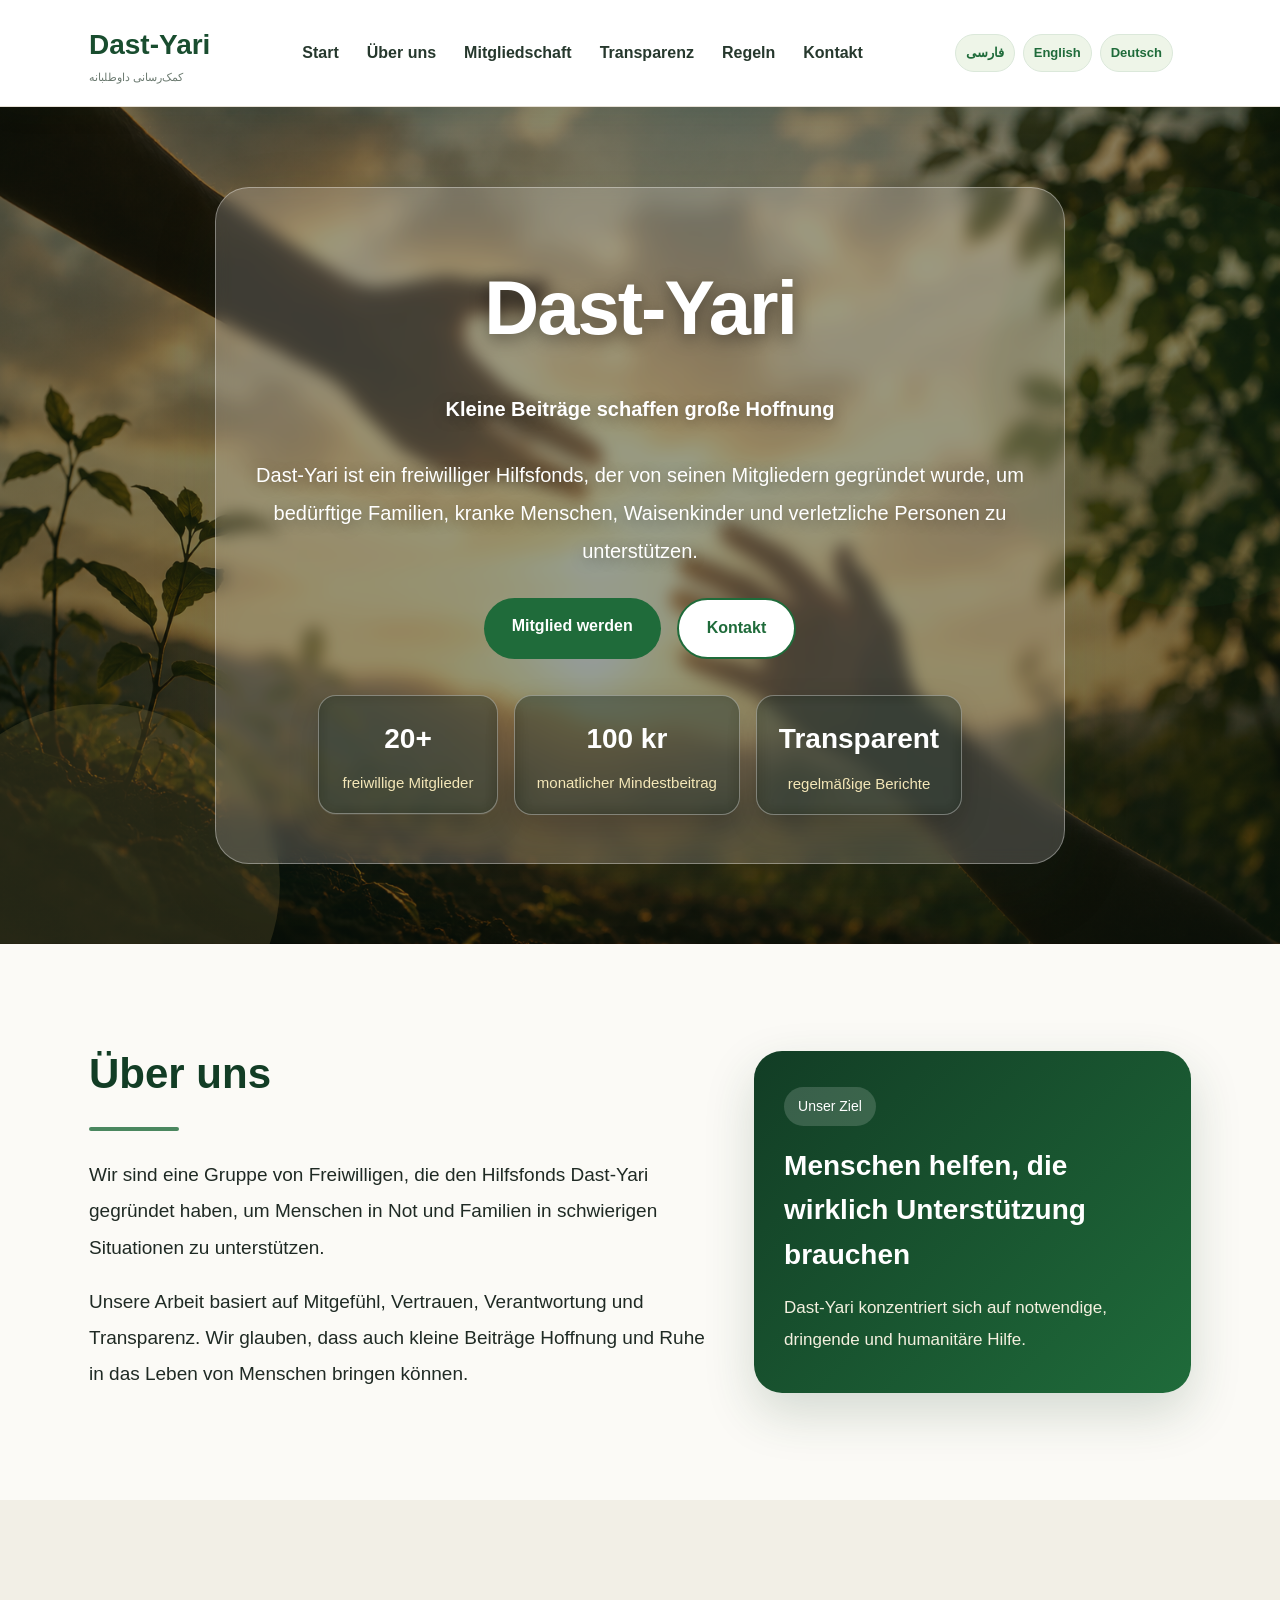
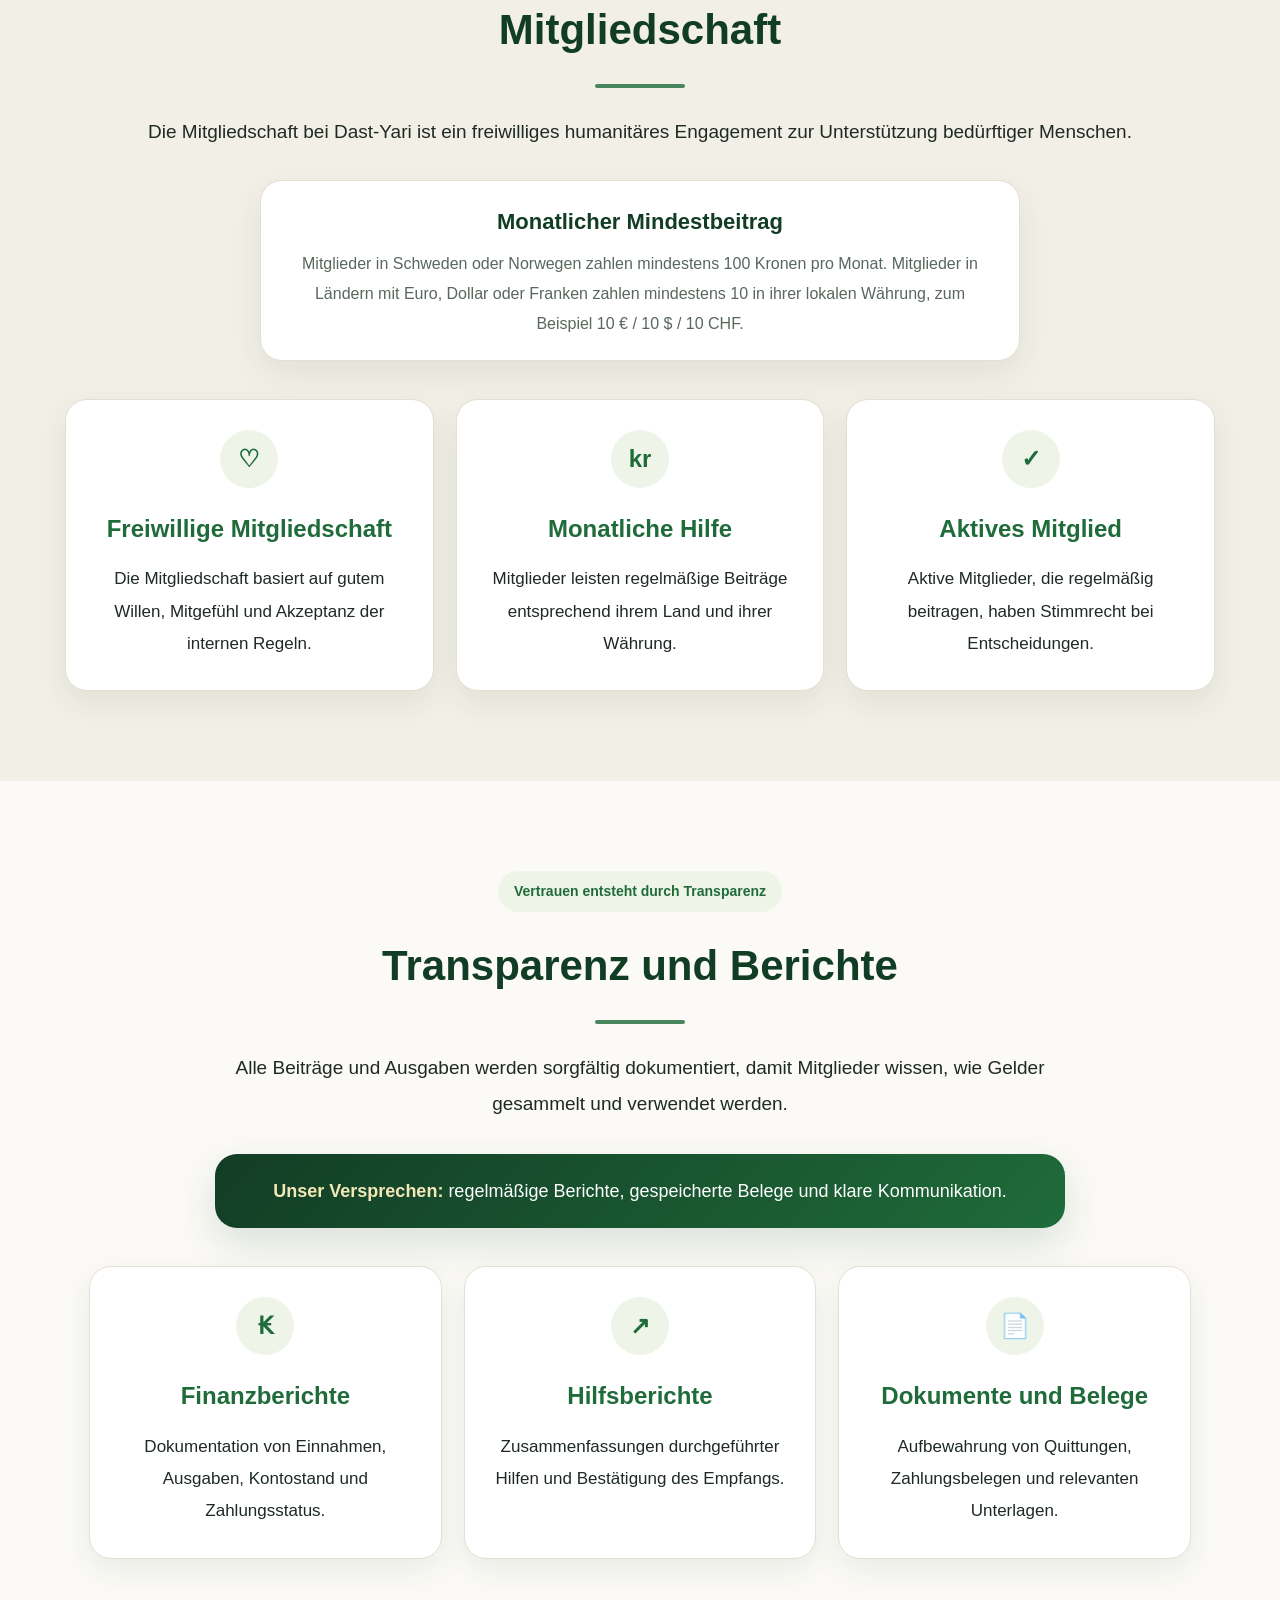
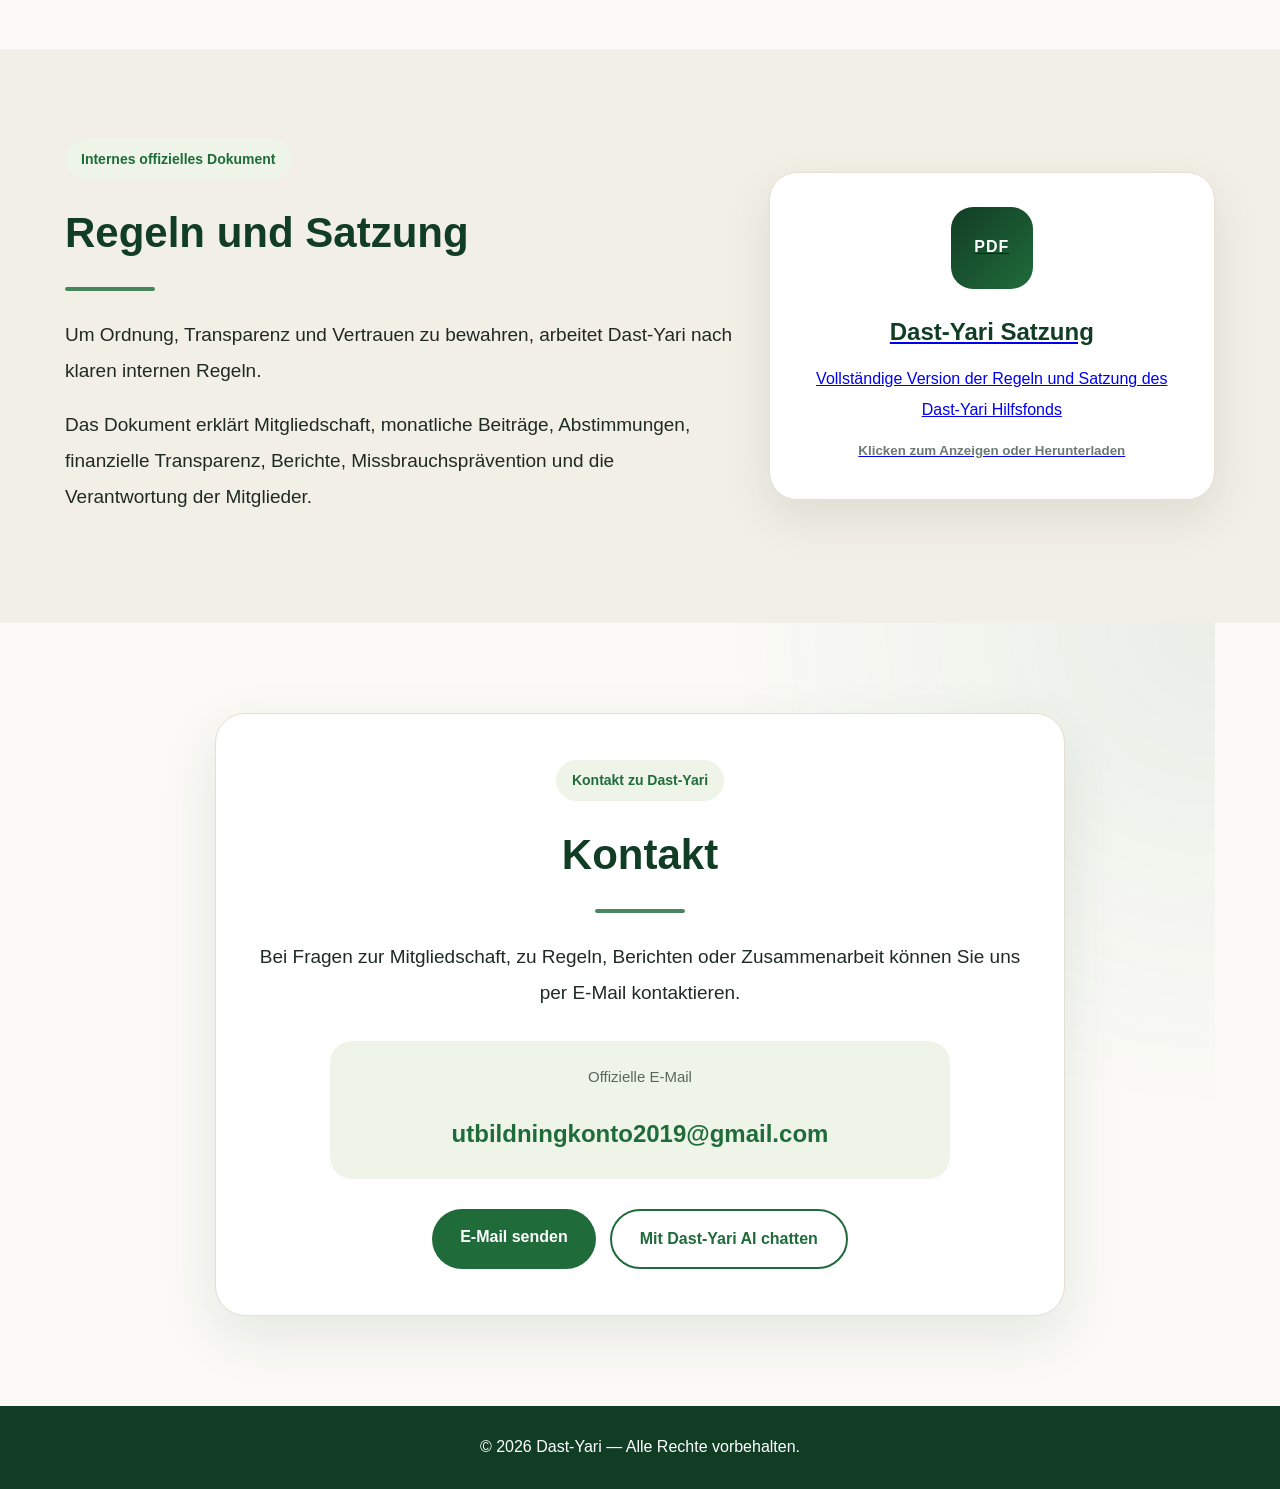
==== de.html @ 43e08e1a "Add English and German language pages" ====
<!DOCTYPE html>
<html lang="de" dir="ltr">
<head>
  <meta charset="UTF-8" />
  <meta name="viewport" content="width=device-width, initial-scale=1.0" />
  <title>Dast-Yari | Hilfsfonds</title>
  <link rel="stylesheet" href="style.css" />
</head>
<body>

  <header class="site-header">
    <nav class="navbar">
      <div class="logo">Dast-Yari</div>

      <button class="menu-toggle" id="menuToggle" aria-label="Menü öffnen">☰</button>

      <ul class="nav-links" id="navLinks">
        <li><a href="#home">Start</a></li>
        <li><a href="#about">Über uns</a></li>
        <li><a href="#membership">Mitgliedschaft</a></li>
        <li><a href="#transparency">Transparenz</a></li>
        <li><a href="#rules">Regeln</a></li>
        <li><a href="#contact">Kontakt</a></li>
      </ul>

      <div class="language-switch">
        <a href="index.html">فارسی</a>
        <a href="en.html">English</a>
        <a href="de.html">Deutsch</a>
      </div>
    </nav>
  </header>

  <main>
    <section id="home" class="hero">
      <div class="hero-content">
        <h1>Dast-Yari</h1>
        <p class="subtitle">Kleine Beiträge schaffen große Hoffnung</p>
        <p>
          Dast-Yari ist ein freiwilliger Hilfsfonds, der von seinen Mitgliedern gegründet wurde,
          um bedürftige Familien, kranke Menschen, Waisenkinder und verletzliche Personen zu unterstützen.
        </p>

        <div class="hero-buttons">
          <a href="#membership" class="btn primary">Mitglied werden</a>
          <a href="#contact" class="btn secondary">Kontakt</a>
        </div>

        <div class="hero-stats">
          <div>
            <strong>20+</strong>
            <span>freiwillige Mitglieder</span>
          </div>
          <div>
            <strong>100 kr</strong>
            <span>monatlicher Mindestbeitrag</span>
          </div>
          <div>
            <strong>Transparent</strong>
            <span>regelmäßige Berichte</span>
          </div>
        </div>
      </div>
    </section>

    <section id="about" class="section about-section">
      <div class="about-grid">
        <div class="about-text">
          <h2>Über uns</h2>
          <p>
            Wir sind eine Gruppe von Freiwilligen, die den Hilfsfonds Dast-Yari gegründet haben,
            um Menschen in Not und Familien in schwierigen Situationen zu unterstützen.
          </p>
          <p>
            Unsere Arbeit basiert auf Mitgefühl, Vertrauen, Verantwortung und Transparenz.
            Wir glauben, dass auch kleine Beiträge Hoffnung und Ruhe in das Leben von Menschen bringen können.
          </p>
        </div>

        <div class="mission-card">
          <span>Unser Ziel</span>
          <h3>Menschen helfen, die wirklich Unterstützung brauchen</h3>
          <p>
            Dast-Yari konzentriert sich auf notwendige, dringende und humanitäre Hilfe.
          </p>
        </div>
      </div>
    </section>

    <section id="membership" class="section light membership-section">
      <h2>Mitgliedschaft</h2>
      <p>
        Die Mitgliedschaft bei Dast-Yari ist ein freiwilliges humanitäres Engagement zur Unterstützung bedürftiger Menschen.
      </p>

      <div class="membership-note">
        <strong>Monatlicher Mindestbeitrag</strong>
        <span>
          Mitglieder in Schweden oder Norwegen zahlen mindestens 100 Kronen pro Monat.
          Mitglieder in Ländern mit Euro, Dollar oder Franken zahlen mindestens 10 in ihrer lokalen Währung,
          zum Beispiel 10 € / 10 $ / 10 CHF.
        </span>
      </div>

      <div class="cards membership-cards">
        <div class="card">
          <div class="card-icon">♡</div>
          <h3>Freiwillige Mitgliedschaft</h3>
          <p>Die Mitgliedschaft basiert auf gutem Willen, Mitgefühl und Akzeptanz der internen Regeln.</p>
        </div>
        <div class="card">
          <div class="card-icon">kr</div>
          <h3>Monatliche Hilfe</h3>
          <p>Mitglieder leisten regelmäßige Beiträge entsprechend ihrem Land und ihrer Währung.</p>
        </div>
        <div class="card">
          <div class="card-icon">✓</div>
          <h3>Aktives Mitglied</h3>
          <p>Aktive Mitglieder, die regelmäßig beitragen, haben Stimmrecht bei Entscheidungen.</p>
        </div>
      </div>
    </section>

    <section id="transparency" class="section transparency-section">
      <div class="section-intro">
        <span class="section-label">Vertrauen entsteht durch Transparenz</span>
        <h2>Transparenz und Berichte</h2>
        <p>
          Alle Beiträge und Ausgaben werden sorgfältig dokumentiert, damit Mitglieder wissen,
          wie Gelder gesammelt und verwendet werden.
        </p>
      </div>

      <div class="transparency-banner">
        <strong>Unser Versprechen:</strong>
        regelmäßige Berichte, gespeicherte Belege und klare Kommunikation.
      </div>

      <div class="cards transparency-cards">
        <div class="card">
          <div class="card-icon">₭</div>
          <h3>Finanzberichte</h3>
          <p>Dokumentation von Einnahmen, Ausgaben, Kontostand und Zahlungsstatus.</p>
        </div>
        <div class="card">
          <div class="card-icon">↗</div>
          <h3>Hilfsberichte</h3>
          <p>Zusammenfassungen durchgeführter Hilfen und Bestätigung des Empfangs.</p>
        </div>
        <div class="card">
          <div class="card-icon">📄</div>
          <h3>Dokumente und Belege</h3>
          <p>Aufbewahrung von Quittungen, Zahlungsbelegen und relevanten Unterlagen.</p>
        </div>
      </div>
    </section>

    <section id="rules" class="section light rules-section">
      <div class="rules-box">
        <div class="rules-text">
          <span class="section-label">Internes offizielles Dokument</span>
          <h2>Regeln und Satzung</h2>
          <p>
            Um Ordnung, Transparenz und Vertrauen zu bewahren, arbeitet Dast-Yari nach klaren internen Regeln.
          </p>
          <p>
            Das Dokument erklärt Mitgliedschaft, monatliche Beiträge, Abstimmungen, finanzielle Transparenz,
            Berichte, Missbrauchsprävention und die Verantwortung der Mitglieder.
          </p>
        </div>

        <a href="assets/pdf/dast-yari-asasnameh.pdf" target="_blank" class="pdf-card pdf-link">
          <div class="pdf-icon">PDF</div>
          <h3>Dast-Yari Satzung</h3>
          <p>Vollständige Version der Regeln und Satzung des Dast-Yari Hilfsfonds</p>
          <small>Klicken zum Anzeigen oder Herunterladen</small>
        </a>
      </div>
    </section>

    <section id="contact" class="section contact contact-section">
      <div class="contact-card">
        <span class="section-label">Kontakt zu Dast-Yari</span>
        <h2>Kontakt</h2>
        <p>
          Bei Fragen zur Mitgliedschaft, zu Regeln, Berichten oder Zusammenarbeit können Sie uns per E-Mail kontaktieren.
        </p>

        <div class="contact-info">
          <span>Offizielle E-Mail</span>
          <a href="mailto:utbildningkonto2019@gmail.com" class="email">
            utbildningkonto2019@gmail.com
          </a>
        </div>

        <div class="contact-actions">
          <a href="mailto:utbildningkonto2019@gmail.com" class="btn primary">E-Mail senden</a>
          <a href="https://dast-yari-chatbot.onrender.com/chat.html" target="_blank" class="btn secondary">
            Mit Dast-Yari AI chatten
          </a>
        </div>
      </div>
    </section>
  </main>

  <footer>
    <p>© 2026 Dast-Yari — Alle Rechte vorbehalten.</p>
  </footer>

  <script src="script.js"></script>
</body>
</html>
---- style.css ----
* {
  margin: 0;
  padding: 0;
  box-sizing: border-box;
}

html {
  scroll-behavior: smooth;
}

body {
  font-family: Arial, Tahoma, sans-serif;
  direction: rtl;
  color: #1f2a24;
  background: #fbfaf6;
  line-height: 1.9;
}

.site-header {
  position: sticky;
  top: 0;
  z-index: 1000;
  background: rgba(255, 255, 255, 0.95);
  border-bottom: 1px solid #e7e1d6;
  backdrop-filter: blur(10px);
}

.navbar {
  max-width: 1150px;
  margin: auto;
  padding: 18px 24px;
  display: flex;
  align-items: center;
  justify-content: space-between;
}

.logo {
  font-size: 28px;
  font-weight: 800;
  color: #194d2f;
}

.nav-links {
  display: flex;
  gap: 28px;
  list-style: none;
}

.nav-links a {
  text-decoration: none;
  color: #26382d;
  font-weight: 600;
  font-size: 16px;
}

.nav-links a:hover {
  color: #2f7d46;
}

.hero {
  min-height: 86vh;
  display: flex;
  align-items: center;
  justify-content: center;
  text-align: center;
  padding: 80px 24px;
  background:
    linear-gradient(rgba(255, 255, 255, 0.68), rgba(255, 255, 255, 0.88)),
    radial-gradient(circle at top left, #d8c89a, transparent 35%),
    linear-gradient(135deg, #f7f0dc, #eef5e8);
}

.hero-content {
  max-width: 850px;
}

.hero h1 {
  font-size: 76px;
  color: #123d25;
  margin-bottom: 10px;
  letter-spacing: -2px;
}

.subtitle {
  font-size: 26px;
  font-weight: 700;
  color: #2d6a3f;
  margin-bottom: 24px;
}

.hero p {
  font-size: 20px;
  margin-bottom: 28px;
}

.hero-buttons {
  display: flex;
  gap: 16px;
  justify-content: center;
  flex-wrap: wrap;
}

.btn {
  display: inline-block;
  padding: 13px 28px;
  border-radius: 999px;
  text-decoration: none;
  font-weight: 700;
  transition: 0.2s ease;
}

.btn.primary {
  background: #1f6b3a;
  color: white;
}

.btn.primary:hover {
  background: #15512b;
  transform: translateY(-2px);
}

.btn.secondary {
  background: white;
  color: #1f6b3a;
  border: 2px solid #1f6b3a;
}

.btn.secondary:hover {
  background: #eef7ef;
  transform: translateY(-2px);
}

.section {
  max-width: 1150px;
  margin: auto;
  padding: 90px 24px;
  text-align: center;
}

.section.light {
  max-width: 100%;
  background: #f2efe6;
}

.section.light > h2,
.section.light > p,
.section.light > .cards,
.section.light > .btn {
  max-width: 1150px;
  margin-left: auto;
  margin-right: auto;
}

.section h2 {
  font-size: 42px;
  color: #123d25;
  margin-bottom: 26px;
}

.section p {
  font-size: 19px;
  max-width: 900px;
  margin: 0 auto 18px;
}

.cards {
  margin-top: 38px;
  display: grid;
  grid-template-columns: repeat(3, 1fr);
  gap: 22px;
}

.card {
  background: white;
  padding: 30px 24px;
  border-radius: 22px;
  border: 1px solid #e5dfd2;
  box-shadow: 0 12px 30px rgba(31, 71, 47, 0.08);
}

.card h3 {
  font-size: 24px;
  color: #1f6b3a;
  margin-bottom: 12px;
}

.card p {
  font-size: 17px;
  margin-bottom: 0;
}

.contact .email {
  direction: ltr;
  font-size: 22px;
  font-weight: 800;
  color: #1f6b3a;
  margin-top: 20px;
}

footer {
  text-align: center;
  padding: 26px;
  background: #123d25;
  color: white;
}

@media (max-width: 800px) {
  .navbar {
    flex-direction: column;
    gap: 16px;
  }

  .nav-links {
    flex-wrap: wrap;
    justify-content: center;
    gap: 14px;
  }

  .hero h1 {
    font-size: 52px;
  }

  .subtitle {
    font-size: 22px;
  }

  .hero p,
  .section p {
    font-size: 17px;
  }

  .cards {
    grid-template-columns: 1fr;
  }

  .section h2 {
    font-size: 34px;
  }
}

.chat-page {
  min-height: 100vh;
  background: linear-gradient(135deg, #f7f3e8, #eef5e8);
  padding: 80px 24px;
}

.chat-box {
  max-width: 850px;
  margin: auto;
  background: white;
  border: 1px solid #e5dfd2;
  border-radius: 28px;
  padding: 34px;
  box-shadow: 0 18px 45px rgba(31, 71, 47, 0.12);
  text-align: center;
}

.chat-box h1 {
  color: #123d25;
  font-size: 42px;
  margin-bottom: 12px;
}

.chat-box p {
  font-size: 18px;
  margin-bottom: 26px;
}

.chat-messages {
  height: 380px;
  overflow-y: auto;
  background: #fbfaf6;
  border: 1px solid #e5dfd2;
  border-radius: 20px;
  padding: 20px;
  margin-bottom: 18px;
  text-align: right;
}

.bot-message,
.user-message {
  max-width: 75%;
  padding: 13px 16px;
  margin-bottom: 12px;
  border-radius: 18px;
  line-height: 1.8;
  font-size: 16px;
}

.bot-message {
  background: #eef5e8;
  color: #123d25;
  margin-left: auto;
}

.user-message {
  background: #1f6b3a;
  color: white;
  margin-right: auto;
  direction: rtl;
}

.chat-form {
  display: flex;
  gap: 12px;
}

.chat-form input {
  flex: 1;
  padding: 14px 18px;
  border-radius: 999px;
  border: 1px solid #d8d0c2;
  font-size: 16px;
  direction: rtl;
}

.chat-form button {
  border: none;
  border-radius: 999px;
  padding: 14px 28px;
  background: #1f6b3a;
  color: white;
  font-weight: 700;
  cursor: pointer;
}

.chat-form button:hover {
  background: #15512b;
}

@media (max-width: 650px) {
  .chat-form {
    flex-direction: column;
  }

  .bot-message,
  .user-message {
    max-width: 100%;
  }
}

/* Decorative background shapes */
.hero {
  position: relative;
  overflow: hidden;
}

.hero::before {
  content: "";
  position: absolute;
  width: 420px;
  height: 420px;
  border-radius: 50%;
  background: rgba(31, 107, 58, 0.08);
  top: 80px;
  right: -120px;
}

.hero::after {
  content: "";
  position: absolute;
  width: 360px;
  height: 360px;
  border-radius: 50%;
  background: rgba(191, 161, 91, 0.16);
  bottom: -120px;
  left: -80px;
}

.hero-content {
  position: relative;
  z-index: 2;
  background: rgba(255, 255, 255, 0.45);
  padding: 48px 36px;
  border-radius: 34px;
  border: 1px solid rgba(229, 223, 210, 0.8);
  box-shadow: 0 25px 70px rgba(31, 71, 47, 0.10);
  backdrop-filter: blur(8px);
}

.section {
  position: relative;
}

.section h2::after {
  content: "";
  display: block;
  width: 90px;
  height: 4px;
  background: #1f6b3a;
  border-radius: 99px;
  margin: 14px auto 0;
  opacity: 0.8;
}

.card {
  transition: 0.25s ease;
}

.card:hover {
  transform: translateY(-6px);
  box-shadow: 0 18px 42px rgba(31, 71, 47, 0.14);
}


/* Hero image background */
.hero {
  background:
    linear-gradient(rgba(10, 25, 15, 0.48), rgba(10, 25, 15, 0.55)),
    url("assets/images/hero-hands.png");
  background-size: cover;
  background-position: center;
  background-repeat: no-repeat;
}

.hero-content {
  background: rgba(255, 255, 255, 0.18);
  border: 1px solid rgba(255, 255, 255, 0.35);
  color: white;
}

.hero h1 {
  color: white;
  text-shadow: 0 4px 18px rgba(0, 0, 0, 0.45);
}

.subtitle {
  color: #f4e7b8;
  text-shadow: 0 3px 14px rgba(0, 0, 0, 0.4);
}

.hero p {
  color: white;
  text-shadow: 0 3px 14px rgba(0, 0, 0, 0.35);
}

.hero-stats div {
  background: rgba(255, 255, 255, 0.82);
}

.hero-stats strong {
  color: #123d25;
}


/* Fix hero stats on image background */
.hero-stats {
  margin-top: 36px;
  display: flex;
  justify-content: center;
  gap: 16px;
  flex-wrap: wrap;
}

.hero-stats div {
  min-width: 180px;
  background: rgba(10, 25, 15, 0.45);
  border: 1px solid rgba(255, 255, 255, 0.35);
  border-radius: 18px;
  padding: 16px 22px;
  box-shadow: 0 12px 30px rgba(0, 0, 0, 0.18);
  backdrop-filter: blur(8px);
}

.hero-stats strong {
  display: block;
  font-size: 28px;
  color: #ffffff;
  margin-bottom: 4px;
}

.hero-stats span {
  display: block;
  font-size: 15px;
  color: #f4e7b8;
}


/* Improved navbar */
.site-header {
  background: rgba(255, 255, 255, 0.92);
  box-shadow: 0 8px 24px rgba(31, 71, 47, 0.06);
}

.logo {
  position: relative;
}

.logo::after {
  content: "کمک‌رسانی داوطلبانه";
  display: block;
  font-size: 11px;
  font-weight: 500;
  color: #6b7a70;
  margin-top: -4px;
}

.nav-links a {
  position: relative;
  padding-bottom: 6px;
}

.nav-links a::after {
  content: "";
  position: absolute;
  right: 0;
  bottom: 0;
  width: 0;
  height: 2px;
  background: #1f6b3a;
  transition: 0.25s ease;
}

.nav-links a:hover::after {
  width: 100%;
}

/* About section */
.about-section {
  text-align: right;
}

.about-grid {
  display: grid;
  grid-template-columns: 1.3fr 0.9fr;
  gap: 34px;
  align-items: center;
}

.about-text h2 {
  text-align: right;
}

.about-text h2::after {
  margin-right: 0;
  margin-left: auto;
}

.about-text p {
  margin-right: 0;
  text-align: right;
}

.mission-card {
  background: linear-gradient(135deg, #123d25, #1f6b3a);
  color: white;
  border-radius: 28px;
  padding: 36px 30px;
  box-shadow: 0 20px 50px rgba(31, 71, 47, 0.18);
  text-align: right;
}

.mission-card span {
  display: inline-block;
  background: rgba(255, 255, 255, 0.16);
  padding: 6px 14px;
  border-radius: 999px;
  font-size: 14px;
  margin-bottom: 18px;
}

.mission-card h3 {
  font-size: 28px;
  line-height: 1.6;
  margin-bottom: 14px;
}

.mission-card p {
  color: #f4f0df;
  font-size: 17px;
  margin: 0;
}

@media (max-width: 850px) {
  .about-grid {
    grid-template-columns: 1fr;
  }

  .about-text h2,
  .about-text p {
    text-align: center;
  }

  .about-text h2::after {
    margin-right: auto;
  }
}

/* Membership section */
.membership-section {
  position: relative;
}

.membership-note {
  max-width: 760px;
  margin: 30px auto 10px;
  background: white;
  border: 1px solid #e5dfd2;
  border-radius: 22px;
  padding: 20px 24px;
  box-shadow: 0 12px 32px rgba(31, 71, 47, 0.08);
}

.membership-note strong {
  display: block;
  color: #123d25;
  font-size: 22px;
  margin-bottom: 6px;
}

.membership-note span {
  color: #59675d;
  font-size: 16px;
}

.card-icon {
  width: 58px;
  height: 58px;
  border-radius: 50%;
  margin: 0 auto 18px;
  display: flex;
  align-items: center;
  justify-content: center;
  background: #eef5e8;
  color: #1f6b3a;
  font-size: 24px;
  font-weight: 800;
}

.membership-cards .card {
  min-height: 230px;
}

/* Transparency section */
.section-intro {
  text-align: center;
}

.section-label {
  display: inline-block;
  background: #eef5e8;
  color: #1f6b3a;
  padding: 7px 16px;
  border-radius: 999px;
  font-size: 14px;
  font-weight: 700;
  margin-bottom: 14px;
}

.transparency-banner {
  max-width: 850px;
  margin: 32px auto 8px;
  padding: 20px 26px;
  border-radius: 22px;
  background: linear-gradient(135deg, #123d25, #1f6b3a);
  color: white;
  font-size: 18px;
  box-shadow: 0 16px 40px rgba(31, 71, 47, 0.14);
}

.transparency-banner strong {
  color: #f4e7b8;
}

.transparency-cards .card {
  min-height: 245px;
}

/* Rules section */
.rules-section {
  text-align: right;
}

.rules-box {
  max-width: 1150px;
  margin: auto;
  display: grid;
  grid-template-columns: 1.2fr 0.8fr;
  gap: 34px;
  align-items: center;
}

.rules-text h2 {
  text-align: right;
}

.rules-text h2::after {
  margin-right: 0;
  margin-left: auto;
}

.rules-text p {
  margin-right: 0;
  text-align: right;
}

.rules-text .btn {
  margin-top: 18px;
}

.pdf-card {
  background: white;
  border: 1px solid #e5dfd2;
  border-radius: 28px;
  padding: 34px 28px;
  text-align: center;
  box-shadow: 0 18px 45px rgba(31, 71, 47, 0.10);
}

.pdf-icon {
  width: 82px;
  height: 82px;
  border-radius: 22px;
  margin: 0 auto 20px;
  background: linear-gradient(135deg, #123d25, #1f6b3a);
  color: white;
  font-weight: 900;
  display: flex;
  align-items: center;
  justify-content: center;
  letter-spacing: 1px;
}

.pdf-card h3 {
  color: #123d25;
  font-size: 24px;
  margin-bottom: 10px;
}

.pdf-card p {
  font-size: 16px;
  margin-bottom: 10px;
}

.pdf-card small {
  color: #6b7a70;
  font-weight: 700;
}

@media (max-width: 850px) {
  .rules-box {
    grid-template-columns: 1fr;
  }

  .rules-text h2,
  .rules-text p {
    text-align: center;
  }

  .rules-text h2::after {
    margin-right: auto;
  }
}

/* Contact section */
.contact-section {
  background:
    radial-gradient(circle at top right, rgba(31, 107, 58, 0.08), transparent 35%),
    #fbfaf6;
}

.contact-card {
  max-width: 850px;
  margin: auto;
  background: white;
  border: 1px solid #e5dfd2;
  border-radius: 30px;
  padding: 46px 34px;
  box-shadow: 0 20px 55px rgba(31, 71, 47, 0.10);
  text-align: center;
}

.contact-info {
  margin: 30px auto;
  padding: 22px;
  border-radius: 22px;
  background: #eef5e8;
  max-width: 620px;
}

.contact-info span {
  display: block;
  color: #59675d;
  font-size: 15px;
  margin-bottom: 8px;
}

.contact-info .email {
  direction: ltr;
  display: block;
  color: #1f6b3a;
  font-size: 24px;
  font-weight: 900;
  text-decoration: none;
  word-break: break-word;
}

.contact-actions {
  display: flex;
  justify-content: center;
  gap: 14px;
  flex-wrap: wrap;
}

/* Mobile hamburger menu */
.menu-toggle {
  display: none;
  border: none;
  background: #eef5e8;
  color: #123d25;
  font-size: 26px;
  width: 46px;
  height: 46px;
  border-radius: 14px;
  cursor: pointer;
}

@media (max-width: 800px) {
  .navbar {
    flex-direction: row;
    justify-content: space-between;
    position: relative;
  }

  .menu-toggle {
    display: block;
  }

  .nav-links {
    display: none;
    position: absolute;
    top: 78px;
    right: 18px;
    left: 18px;
    background: white;
    border: 1px solid #e5dfd2;
    border-radius: 22px;
    padding: 18px;
    box-shadow: 0 18px 45px rgba(31, 71, 47, 0.14);
    flex-direction: column;
    gap: 8px;
    z-index: 999;
  }

  .nav-links.show {
    display: flex;
  }

  .nav-links a {
    display: block;
    padding: 10px 12px;
    border-radius: 12px;
  }

  .nav-links a:hover {
    background: #eef5e8;
  }
}

/* Language switch */
.language-switch {
  display: flex;
  gap: 8px;
  align-items: center;
  margin-right: 18px;
}

.language-switch a {
  text-decoration: none;
  color: #1f6b3a;
  background: #eef5e8;
  border: 1px solid #dbe8da;
  padding: 6px 10px;
  border-radius: 999px;
  font-size: 13px;
  font-weight: 700;
}

.language-switch a:hover {
  background: #dfeedd;
}

/* Better support for English and German pages */
html[dir="ltr"] body {
  direction: ltr;
}

html[dir="ltr"] .navbar {
  direction: ltr;
}

html[dir="ltr"] .about-section,
html[dir="ltr"] .rules-section {
  text-align: left;
}

html[dir="ltr"] .about-text h2,
html[dir="ltr"] .about-text p,
html[dir="ltr"] .rules-text h2,
html[dir="ltr"] .rules-text p {
  text-align: left;
  margin-left: 0;
  margin-right: auto;
}

html[dir="ltr"] .about-text h2::after,
html[dir="ltr"] .rules-text h2::after {
  margin-left: 0;
  margin-right: auto;
}

html[dir="ltr"] .mission-card {
  text-align: left;
}

@media (max-width: 800px) {
  .language-switch {
    margin-right: 0;
    margin-left: 0;
    justify-content: center;
    width: 100%;
  }
}
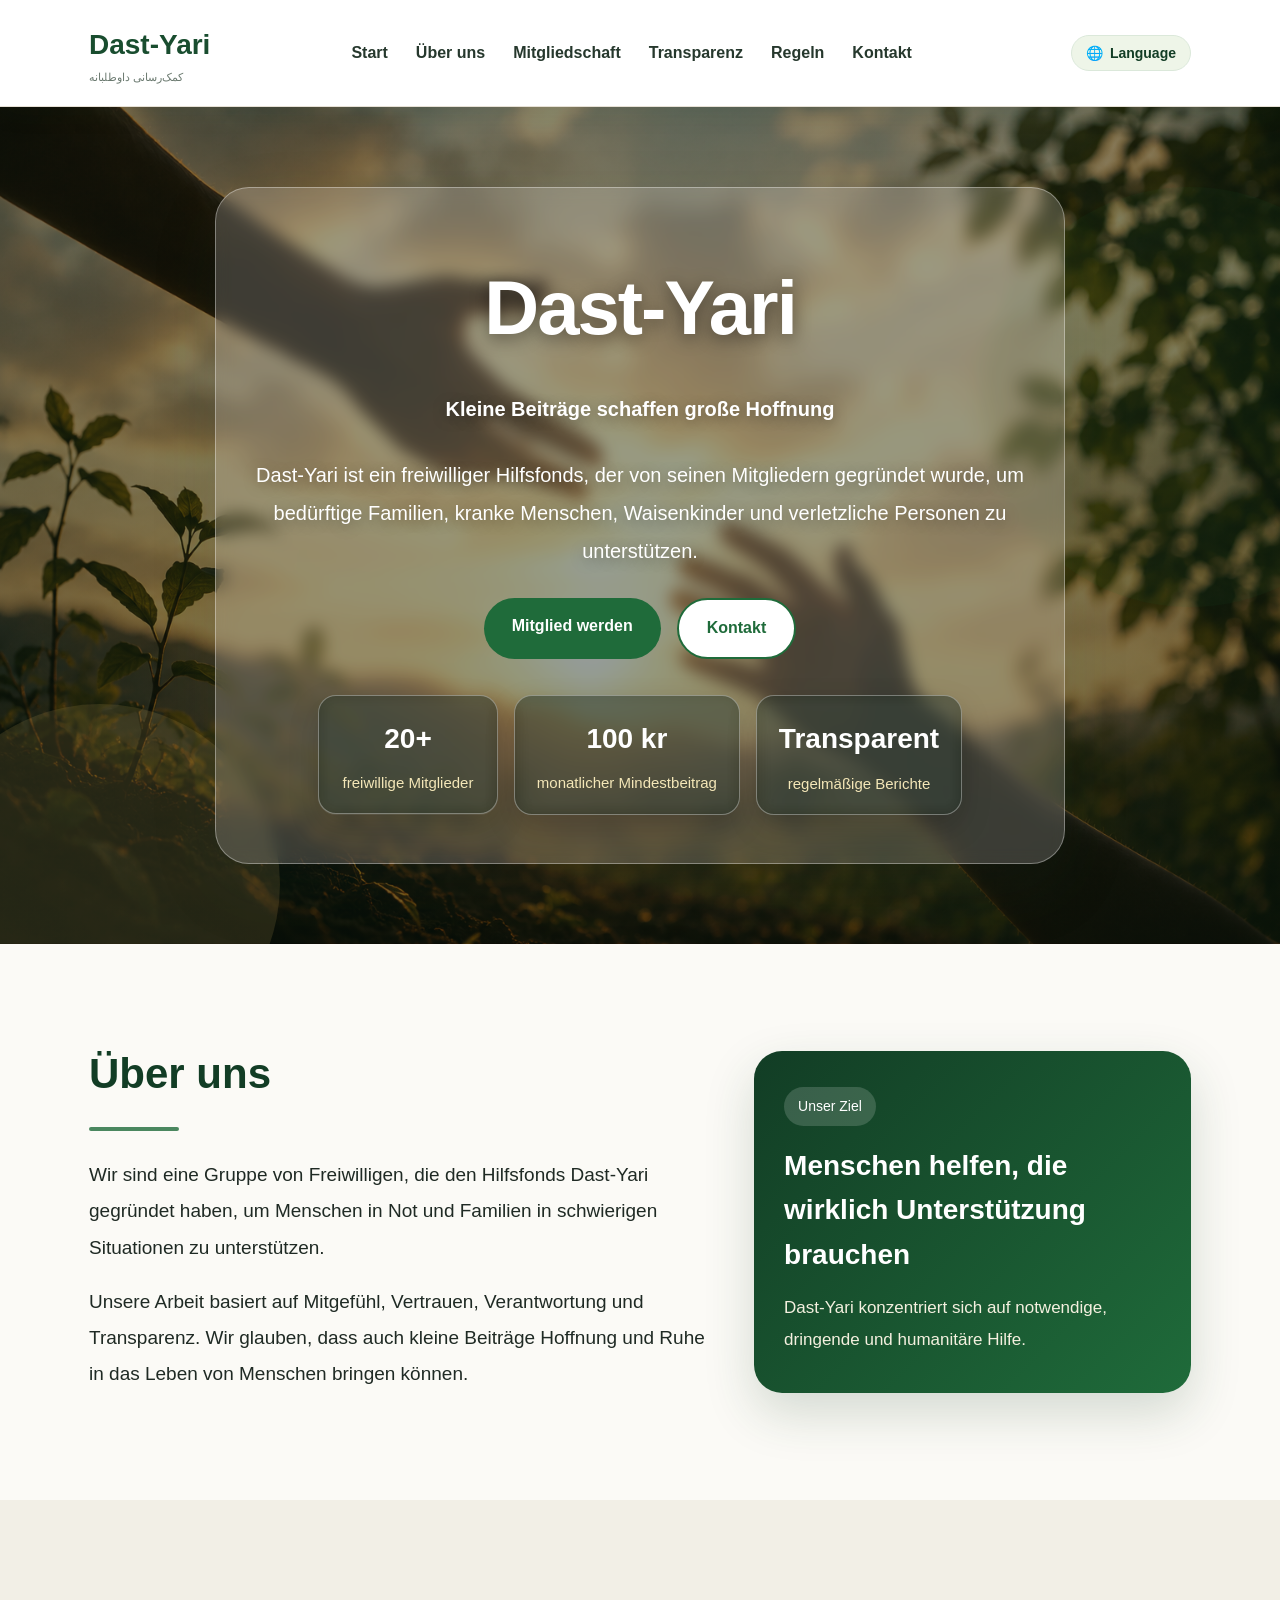
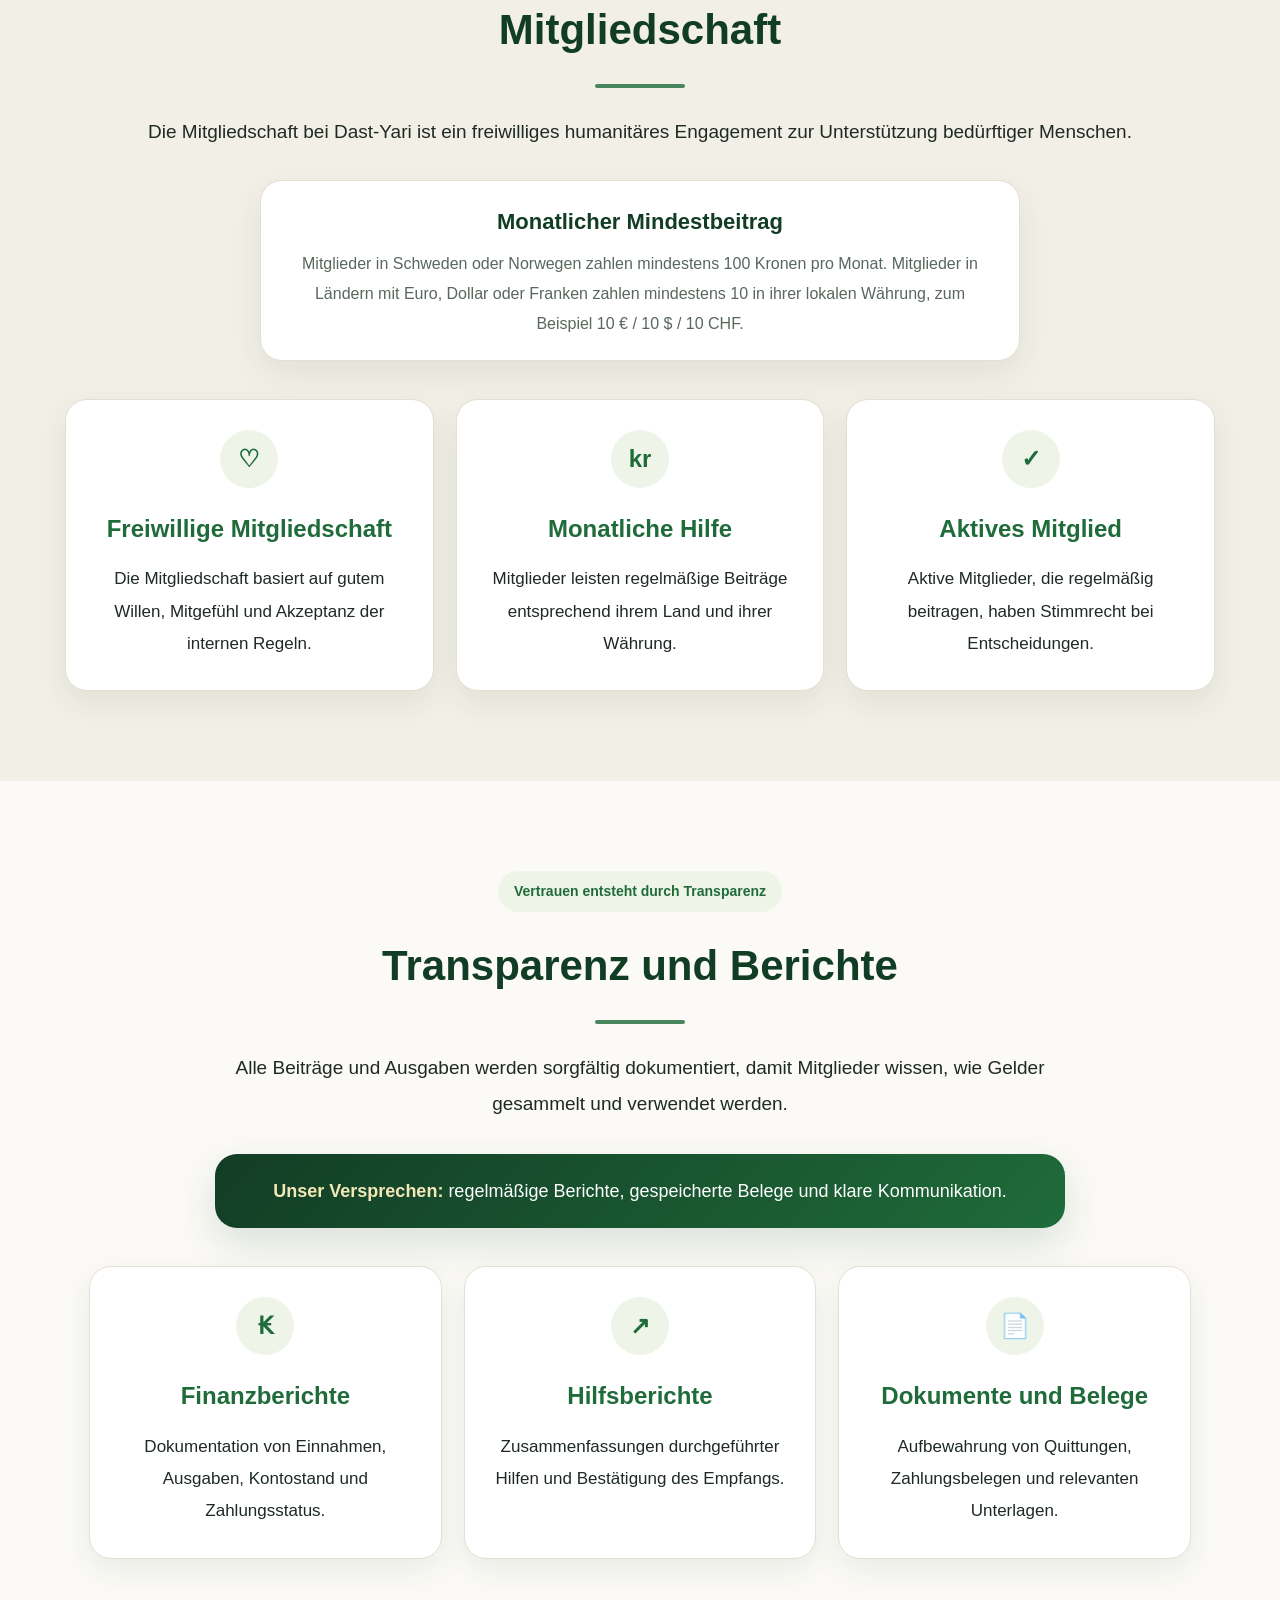
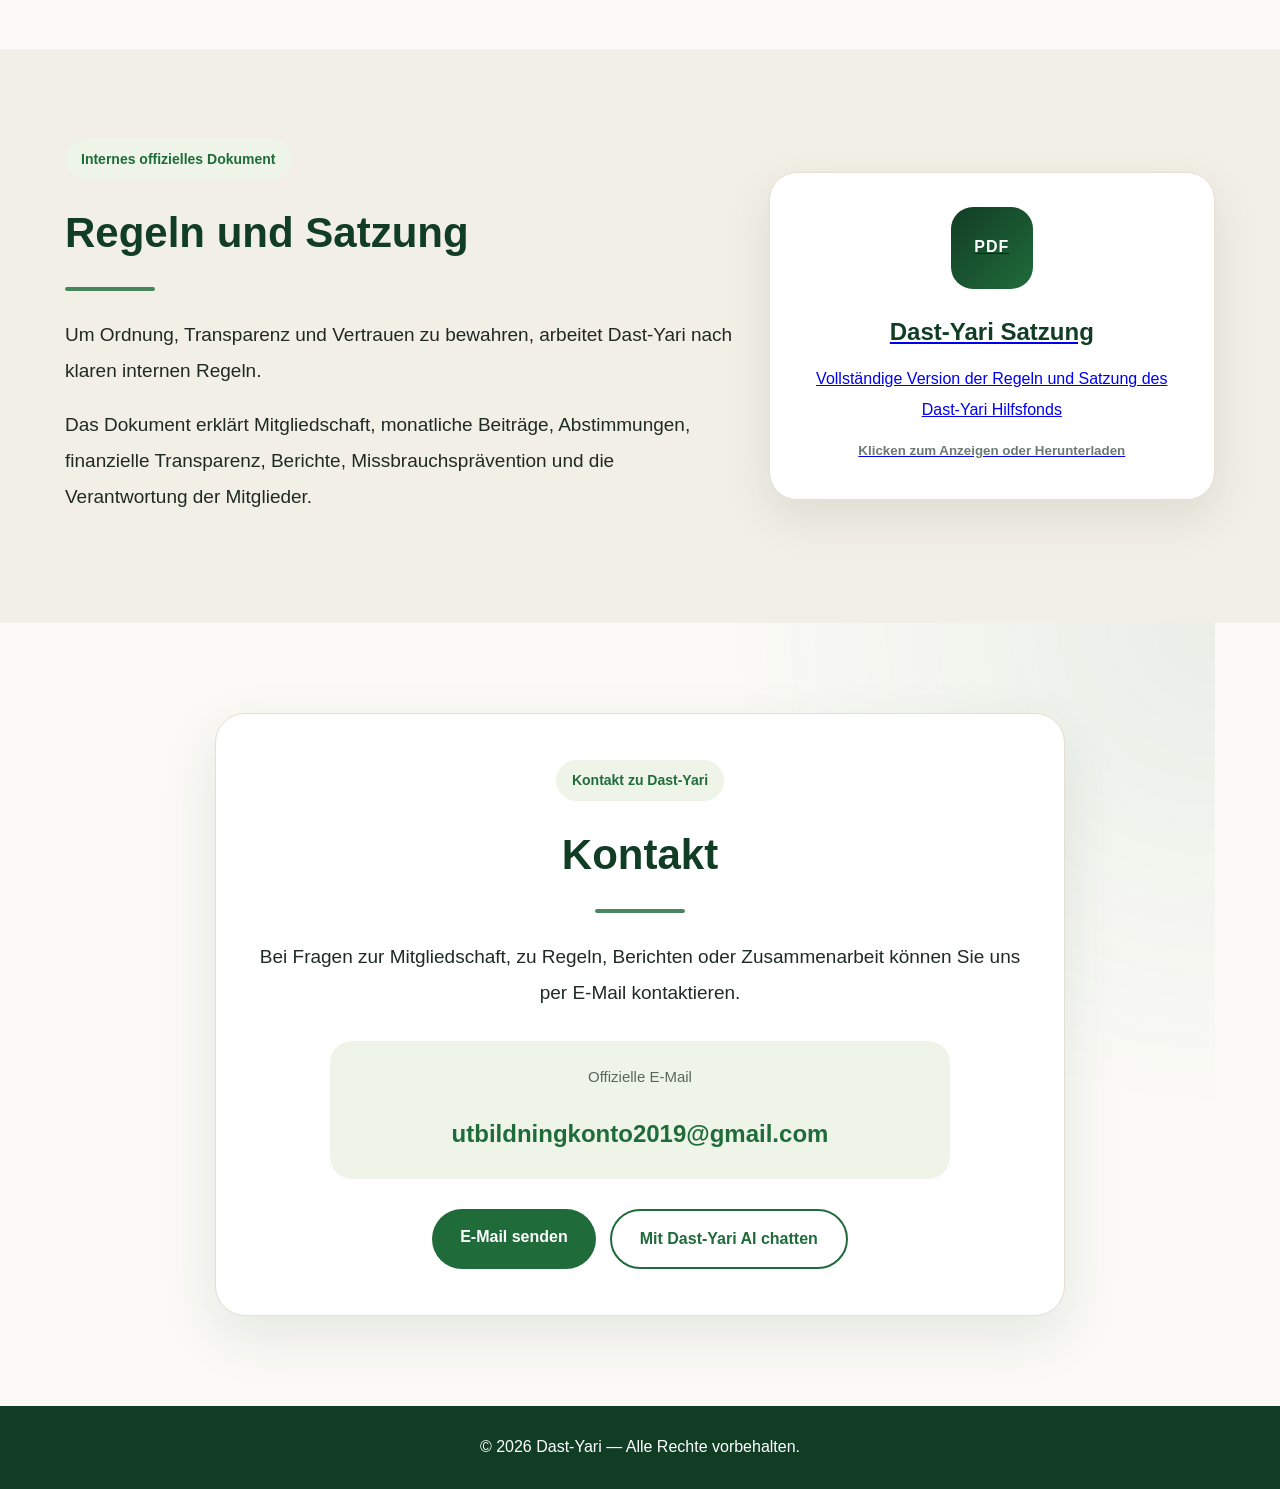
==== commit 17779eb8: "Improve language selector dropdown" ====
--- a/de.html
+++ b/de.html
@@ -22,11 +22,15 @@
         <li><a href="#rules">Regeln</a></li>
         <li><a href="#contact">Kontakt</a></li>
       </ul>
-
-      <div class="language-switch">
-        <a href="index.html">فارسی</a>
-        <a href="en.html">English</a>
-        <a href="de.html">Deutsch</a>
+      <div class="language-dropdown">
+        <button class="language-button" type="button">
+          🌐 <span>Language</span>
+        </button>
+        <div class="language-menu">
+          <a href="index.html">فارسی / دری</a>
+          <a href="en.html">English</a>
+          <a href="de.html">Deutsch</a>
+        </div>
       </div>
     </nav>
   </header>
--- a/style.css
+++ b/style.css
@@ -921,3 +921,118 @@
     width: 100%;
   }
 }
+
+/* Better language dropdown */
+.language-switch {
+  display: none !important;
+}
+
+.language-dropdown {
+  position: relative;
+  margin-right: 18px;
+  z-index: 1200;
+}
+
+.language-button {
+  border: 1px solid #dbe8da;
+  background: #eef5e8;
+  color: #123d25;
+  padding: 9px 14px;
+  border-radius: 999px;
+  font-size: 14px;
+  font-weight: 800;
+  cursor: pointer;
+  display: flex;
+  align-items: center;
+  gap: 7px;
+}
+
+.language-button:hover {
+  background: #dfeedd;
+}
+
+.language-menu {
+  position: absolute;
+  top: 48px;
+  left: 0;
+  min-width: 170px;
+  background: white;
+  border: 1px solid #e5dfd2;
+  border-radius: 18px;
+  box-shadow: 0 18px 45px rgba(31, 71, 47, 0.16);
+  padding: 8px;
+  display: none;
+}
+
+.language-dropdown:hover .language-menu,
+.language-dropdown:focus-within .language-menu {
+  display: block;
+}
+
+.language-menu a {
+  display: block;
+  text-decoration: none;
+  color: #123d25;
+  padding: 10px 12px;
+  border-radius: 12px;
+  font-size: 14px;
+  font-weight: 700;
+  white-space: nowrap;
+}
+
+.language-menu a:hover {
+  background: #eef5e8;
+  color: #1f6b3a;
+}
+
+/* RTL language menu position */
+html[dir="rtl"] .language-dropdown {
+  margin-right: 18px;
+  margin-left: 0;
+}
+
+html[dir="rtl"] .language-menu {
+  right: 0;
+  left: auto;
+  text-align: right;
+}
+
+/* LTR language menu position */
+html[dir="ltr"] .language-dropdown {
+  margin-left: 18px;
+  margin-right: 0;
+}
+
+html[dir="ltr"] .language-menu {
+  left: 0;
+  right: auto;
+  text-align: left;
+}
+
+@media (max-width: 800px) {
+  .language-dropdown {
+    margin: 0;
+  }
+
+  .language-button span {
+    display: none;
+  }
+
+  .language-button {
+    width: 46px;
+    height: 46px;
+    justify-content: center;
+    padding: 0;
+    border-radius: 14px;
+  }
+
+  .language-menu {
+    top: 56px;
+    min-width: 180px;
+  }
+
+  html[dir="rtl"] .language-menu {
+    right: auto;
+    left: 0;
+  }
+}
